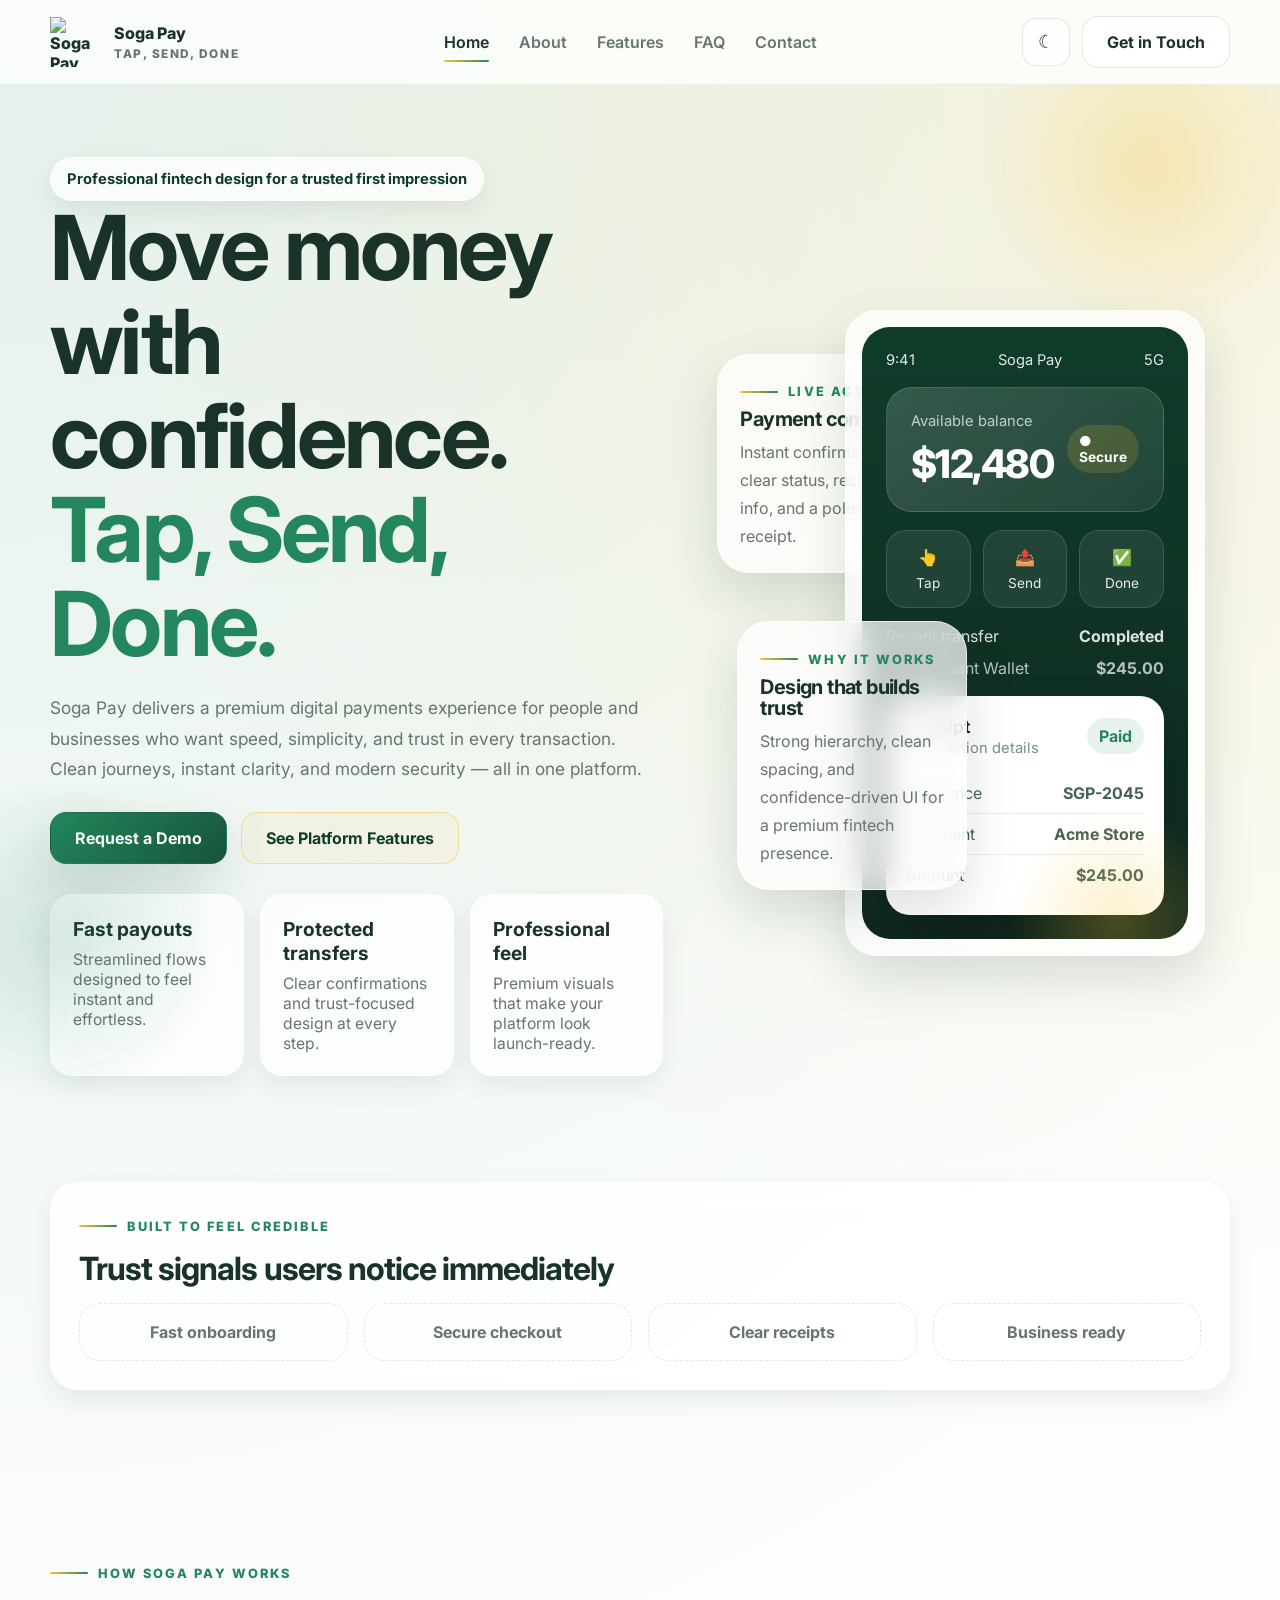
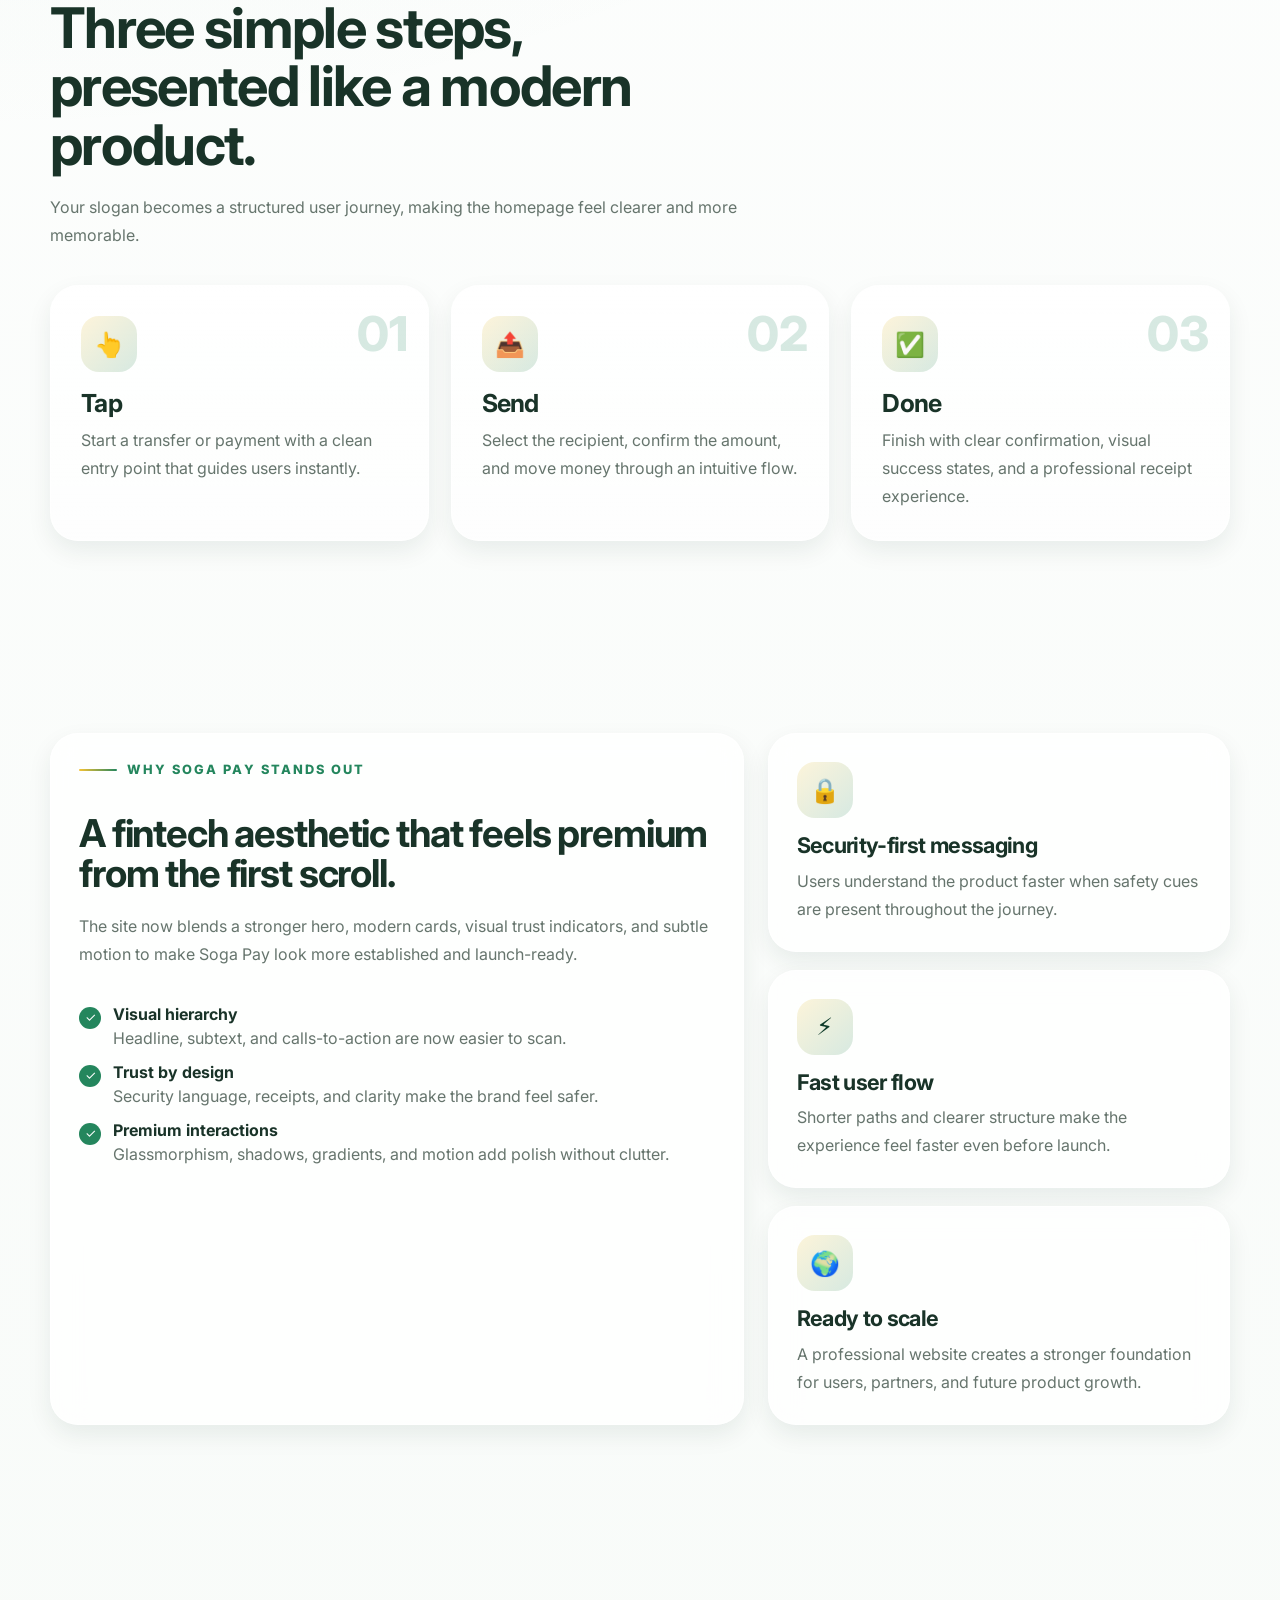
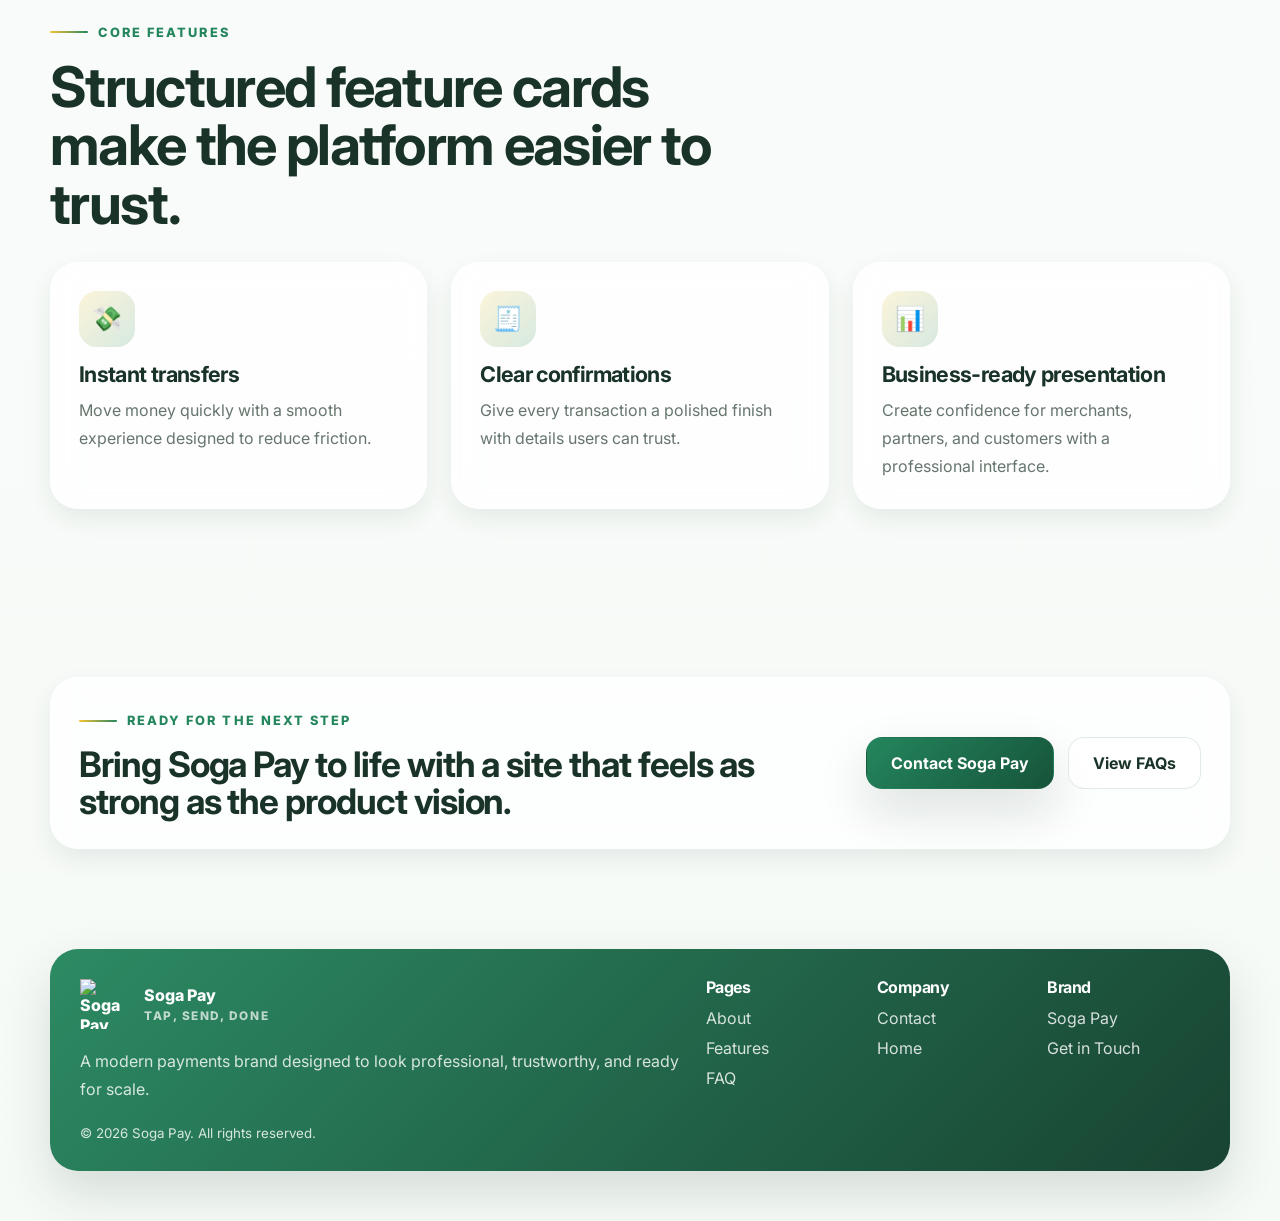
==== index.html @ 3d0d025f "Add files via upload" ====
<!DOCTYPE html>
<html lang="en">
<head>
  <meta charset="UTF-8" />
  <meta name="viewport" content="width=device-width, initial-scale=1.0" />
  <meta name="description" content="Soga Pay is a modern digital payments platform built to make sending money simple, secure, and beautifully effortless." />
  <title>Soga Pay | Tap, Send, Done</title>
  <link rel="preconnect" href="https://fonts.googleapis.com">
  <link rel="preconnect" href="https://fonts.gstatic.com" crossorigin>
  <link href="https://fonts.googleapis.com/css2?family=Inter:wght@400;500;600;700;800&display=swap" rel="stylesheet">
  <link rel="stylesheet" href="styles.css" />
</head>
<body>
  <header class="header">
    <div class="container nav">
      <a href="index.html" class="brand">
        <img src="assets/logo.svg" alt="Soga Pay logo">
        <div>Soga Pay<small>Tap, Send, Done</small></div>
      </a>
      <nav class="nav-links">
        <a class="active" href="index.html">Home</a>
        <a href="about.html">About</a>
        <a href="features.html">Features</a>
        <a href="faq.html">FAQ</a>
        <a href="contact.html">Contact</a>
      </nav>
      <div class="nav-cta">
        <button class="icon-btn" data-theme-toggle aria-label="Toggle theme">☾</button>
        <a class="btn btn-secondary" href="contact.html">Get in Touch</a>
        <button class="menu-toggle" aria-label="Open menu">☰</button>
      </div>
    </div>
  </header>

  <main>
    <section class="hero">
      <div class="container hero-grid">
        <div class="hero-copy reveal">
          <span class="badge">Professional fintech design for a trusted first impression</span>
          <h1>Move money with confidence. <span class="highlight">Tap, Send, Done.</span></h1>
          <p>
            Soga Pay delivers a premium digital payments experience for people and businesses who want speed,
            simplicity, and trust in every transaction. Clean journeys, instant clarity, and modern security — all in one platform.
          </p>
          <div class="hero-actions">
            <a class="btn btn-primary" href="contact.html">Request a Demo</a>
            <a class="btn btn-outline" href="features.html">See Platform Features</a>
          </div>
          <div class="metrics">
            <div class="metric">
              <strong>Fast payouts</strong>
              <span class="note">Streamlined flows designed to feel instant and effortless.</span>
            </div>
            <div class="metric">
              <strong>Protected transfers</strong>
              <span class="note">Clear confirmations and trust-focused design at every step.</span>
            </div>
            <div class="metric">
              <strong>Professional feel</strong>
              <span class="note">Premium visuals that make your platform look launch-ready.</span>
            </div>
          </div>
        </div>

        <div class="hero-visual reveal">
          <div class="glass-card float-card float-top">
            <div class="eyebrow" style="margin-bottom:10px;">Live activity</div>
            <h3 style="font-size:1.25rem; margin-bottom:8px;">Payment completed</h3>
            <p>Instant confirmation with clear status, recipient info, and a polished receipt.</p>
          </div>

          <div class="glass-card phone-shell">
            <div class="phone-screen">
              <div class="phone-top">
                <span>9:41</span>
                <span>Soga Pay</span>
                <span>5G</span>
              </div>

              <div class="balance-card">
                <div class="balance-row">
                  <div>
                    <div style="opacity:.72; font-size:.92rem;">Available balance</div>
                    <div class="balance-value">$12,480</div>
                  </div>
                  <div class="mini-pill">● Secure</div>
                </div>
              </div>

              <div class="action-grid">
                <div class="action-chip">👆<span>Tap</span></div>
                <div class="action-chip">📤<span>Send</span></div>
                <div class="action-chip">✅<span>Done</span></div>
              </div>

              <div style="display:grid; gap:12px;">
                <div style="display:flex; justify-content:space-between; color:rgba(255,255,255,.86);">
                  <span>Recent transfer</span>
                  <strong>Completed</strong>
                </div>
                <div style="display:flex; justify-content:space-between; color:rgba(255,255,255,.7);">
                  <span>To Merchant Wallet</span>
                  <strong>$245.00</strong>
                </div>
              </div>

              <div class="receipt-card">
                <div class="receipt-head">
                  <div>
                    <strong style="display:block; font-size:1.1rem;">Receipt</strong>
                    <span style="color:#789082; font-size:.92rem;">Transaction details</span>
                  </div>
                  <span style="padding:8px 12px; border-radius:999px; background:rgba(36,134,93,.1); color:#24865d; font-weight:700;">Paid</span>
                </div>
                <div class="receipt-line"><span>Reference</span><strong>SGP-2045</strong></div>
                <div class="receipt-line"><span>Recipient</span><strong>Acme Store</strong></div>
                <div class="receipt-line"><span>Amount</span><strong>$245.00</strong></div>
              </div>
            </div>
          </div>

          <div class="glass-card float-card float-bottom">
            <div class="eyebrow" style="margin-bottom:10px;">Why it works</div>
            <h3 style="font-size:1.25rem; margin-bottom:8px;">Design that builds trust</h3>
            <p>Strong hierarchy, clean spacing, and confidence-driven UI for a premium fintech presence.</p>
          </div>
        </div>
      </div>
    </section>

    <section class="section-tight">
      <div class="container reveal">
        <div class="logo-cloud">
          <div class="eyebrow">Built to feel credible</div>
          <h2 style="font-size:2rem;">Trust signals users notice immediately</h2>
          <div class="logo-cloud-grid">
            <div class="logo-cloud-item">Fast onboarding</div>
            <div class="logo-cloud-item">Secure checkout</div>
            <div class="logo-cloud-item">Clear receipts</div>
            <div class="logo-cloud-item">Business ready</div>
          </div>
        </div>
      </div>
    </section>

    <section class="section">
      <div class="container reveal">
        <div class="eyebrow">How Soga Pay works</div>
        <h2 class="section-title">Three simple steps, presented like a modern product.</h2>
        <p class="section-copy">Your slogan becomes a structured user journey, making the homepage feel clearer and more memorable.</p>
        <div class="step-grid">
          <article class="step-card">
            <div class="step-number">01</div>
            <div class="icon">👆</div>
            <h3>Tap</h3>
            <p>Start a transfer or payment with a clean entry point that guides users instantly.</p>
          </article>
          <article class="step-card">
            <div class="step-number">02</div>
            <div class="icon">📤</div>
            <h3>Send</h3>
            <p>Select the recipient, confirm the amount, and move money through an intuitive flow.</p>
          </article>
          <article class="step-card">
            <div class="step-number">03</div>
            <div class="icon">✅</div>
            <h3>Done</h3>
            <p>Finish with clear confirmation, visual success states, and a professional receipt experience.</p>
          </article>
        </div>
      </div>
    </section>

    <section class="section">
      <div class="container trust-strip reveal">
        <div class="story-band">
          <div class="eyebrow">Why Soga Pay stands out</div>
          <h2 style="font-size:2.4rem;">A fintech aesthetic that feels premium from the first scroll.</h2>
          <p>
            The site now blends a stronger hero, modern cards, visual trust indicators, and subtle motion to make Soga Pay look more established and launch-ready.
          </p>
          <div class="bullet-list">
            <div class="bullet-item"><span class="check">✓</span><div><strong>Visual hierarchy</strong> Headline, subtext, and calls-to-action are now easier to scan.</div></div>
            <div class="bullet-item"><span class="check">✓</span><div><strong>Trust by design</strong> Security language, receipts, and clarity make the brand feel safer.</div></div>
            <div class="bullet-item"><span class="check">✓</span><div><strong>Premium interactions</strong> Glassmorphism, shadows, gradients, and motion add polish without clutter.</div></div>
          </div>
        </div>
        <div class="grid-1" style="display:grid; gap:18px;">
          <article class="trust-card">
            <div class="icon">🔒</div>
            <h3>Security-first messaging</h3>
            <p>Users understand the product faster when safety cues are present throughout the journey.</p>
          </article>
          <article class="trust-card">
            <div class="icon">⚡</div>
            <h3>Fast user flow</h3>
            <p>Shorter paths and clearer structure make the experience feel faster even before launch.</p>
          </article>
          <article class="trust-card">
            <div class="icon">🌍</div>
            <h3>Ready to scale</h3>
            <p>A professional website creates a stronger foundation for users, partners, and future product growth.</p>
          </article>
        </div>
      </div>
    </section>

    <section class="section">
      <div class="container reveal">
        <div class="eyebrow">Core features</div>
        <h2 class="section-title">Structured feature cards make the platform easier to trust.</h2>
        <div class="grid-3" style="margin-top:28px;">
          <article class="feature-card">
            <div class="icon">💸</div>
            <h3>Instant transfers</h3>
            <p>Move money quickly with a smooth experience designed to reduce friction.</p>
          </article>
          <article class="feature-card">
            <div class="icon">🧾</div>
            <h3>Clear confirmations</h3>
            <p>Give every transaction a polished finish with details users can trust.</p>
          </article>
          <article class="feature-card">
            <div class="icon">📊</div>
            <h3>Business-ready presentation</h3>
            <p>Create confidence for merchants, partners, and customers with a professional interface.</p>
          </article>
        </div>
      </div>
    </section>

    <section class="section-tight">
      <div class="container reveal">
        <div class="cta-panel">
          <div>
            <div class="eyebrow">Ready for the next step</div>
            <h2 style="font-size:2.2rem; max-width:700px;">Bring Soga Pay to life with a site that feels as strong as the product vision.</h2>
          </div>
          <div style="display:flex; gap:14px; flex-wrap:wrap;">
            <a class="btn btn-primary" href="contact.html">Contact Soga Pay</a>
            <a class="btn btn-secondary" href="faq.html">View FAQs</a>
          </div>
        </div>
      </div>
    </section>
  </main>

  <footer class="footer">
    <div class="container footer-shell">
      <div>
        <a href="index.html" class="brand" style="color:#fff; margin-bottom:18px; display:inline-flex;">
          <img src="assets/logo.svg" alt="Soga Pay logo">
          <div>Soga Pay<small style="color:rgba(255,255,255,.7);">Tap, Send, Done</small></div>
        </a>
        <p>A modern payments brand designed to look professional, trustworthy, and ready for scale.</p>
        <small style="display:block; margin-top:22px;">© 2026 Soga Pay. All rights reserved.</small>
      </div>
      <div class="footer-links">
        <div>
          <h4>Pages</h4>
          <a href="about.html">About</a>
          <a href="features.html">Features</a>
          <a href="faq.html">FAQ</a>
        </div>
        <div>
          <h4>Company</h4>
          <a href="contact.html">Contact</a>
          <a href="index.html">Home</a>
        </div>
        <div>
          <h4>Brand</h4>
          <a href="index.html">Soga Pay</a>
          <a href="contact.html">Get in Touch</a>
        </div>
      </div>
    </div>
  </footer>

  <script src="main.js"></script>
</body>
</html>
---- styles.css ----
:root {
  --green: #24865d;
  --green-dark: #16543a;
  --green-deep: #0f3c2a;
  --yellow: #f6c335;
  --yellow-soft: rgba(246, 195, 53, 0.16);
  --surface: #ffffff;
  --surface-2: #f6faf7;
  --surface-3: #eef5f1;
  --text: #193328;
  --muted: #66756d;
  --line: rgba(22, 84, 58, 0.12);
  --shadow-sm: 0 10px 25px rgba(17, 49, 35, 0.08);
  --shadow-md: 0 22px 50px rgba(17, 49, 35, 0.14);
  --radius: 24px;
  --radius-lg: 32px;
  --container: 1180px;
}

html[data-theme="dark"] {
  --surface: #09120e;
  --surface-2: #0d1713;
  --surface-3: #11201a;
  --text: #ecf5f0;
  --muted: #9bb0a5;
  --line: rgba(255, 255, 255, 0.08);
  --shadow-sm: 0 10px 25px rgba(0, 0, 0, 0.25);
  --shadow-md: 0 22px 50px rgba(0, 0, 0, 0.35);
}

* { box-sizing: border-box; }
html { scroll-behavior: smooth; }
body {
  margin: 0;
  font-family: Inter, ui-sans-serif, system-ui, -apple-system, BlinkMacSystemFont, "Segoe UI", sans-serif;
  background:
    radial-gradient(circle at top left, rgba(36, 134, 93, 0.12), transparent 38%),
    radial-gradient(circle at top right, rgba(246, 195, 53, 0.16), transparent 28%),
    linear-gradient(180deg, var(--surface) 0%, var(--surface-2) 100%);
  color: var(--text);
}
img { max-width: 100%; display: block; }
a { color: inherit; text-decoration: none; }
p { color: var(--muted); line-height: 1.75; margin: 0; }
h1, h2, h3, h4 { margin: 0; line-height: 1.05; letter-spacing: -0.03em; }
.container { width: min(var(--container), calc(100% - 40px)); margin: 0 auto; }
.section { padding: 96px 0; }
.section-tight { padding: 72px 0; }
.section-title { font-size: clamp(2rem, 5vw, 3.5rem); max-width: 720px; }
.section-copy { max-width: 690px; margin-top: 18px; }
.eyebrow {
  display: inline-flex;
  align-items: center;
  gap: 10px;
  text-transform: uppercase;
  letter-spacing: 0.16em;
  color: var(--green);
  font-weight: 800;
  font-size: 0.8rem;
  margin-bottom: 18px;
}
.eyebrow::before {
  content: "";
  width: 38px;
  height: 2px;
  border-radius: 999px;
  background: linear-gradient(90deg, var(--yellow), var(--green));
}
.badge {
  display: inline-flex;
  align-items: center;
  gap: 10px;
  padding: 12px 16px;
  border-radius: 999px;
  background: rgba(255,255,255,0.72);
  border: 1px solid rgba(255,255,255,0.55);
  box-shadow: var(--shadow-sm);
  backdrop-filter: blur(14px);
  color: var(--green-deep);
  font-size: 0.92rem;
  font-weight: 700;
}
.highlight { color: var(--green); }
.note { font-size: 0.98rem; color: var(--muted); }
.btn {
  display: inline-flex;
  align-items: center;
  justify-content: center;
  gap: 10px;
  border-radius: 16px;
  padding: 15px 24px;
  font-weight: 700;
  border: 1px solid transparent;
  transition: transform .25s ease, box-shadow .25s ease, background .25s ease, border-color .25s ease;
}
.btn:hover { transform: translateY(-2px); }
.btn-primary {
  background: linear-gradient(135deg, var(--green) 0%, var(--green-dark) 100%);
  color: #fff;
  box-shadow: var(--shadow-md);
}
.btn-secondary {
  background: rgba(255,255,255,0.72);
  border-color: var(--line);
  color: var(--text);
  backdrop-filter: blur(12px);
}
.btn-outline {
  border-color: rgba(246,195,53,0.45);
  color: var(--green-deep);
  background: rgba(246,195,53,0.08);
}
.btn-block { width: 100%; }
.header {
  position: sticky;
  top: 0;
  z-index: 30;
  backdrop-filter: blur(18px);
  background: rgba(255, 255, 255, 0.74);
  border-bottom: 1px solid rgba(22,84,58,0.08);
}
html[data-theme="dark"] .header { background: rgba(9, 18, 14, 0.75); }
.nav {
  min-height: 84px;
  display: flex;
  align-items: center;
  justify-content: space-between;
  gap: 24px;
}
.brand { display: flex; align-items: center; gap: 14px; font-weight: 800; }
.brand img { width: 50px; height: 50px; }
.brand small {
  display: block;
  color: var(--muted);
  text-transform: uppercase;
  letter-spacing: 0.13em;
  font-size: 0.74rem;
  margin-top: 4px;
}
.nav-links { display: flex; align-items: center; gap: 30px; }
.nav-links a {
  color: var(--muted);
  font-weight: 600;
  position: relative;
}
.nav-links a::after {
  content: "";
  position: absolute;
  left: 0;
  bottom: -10px;
  width: 100%;
  height: 2px;
  border-radius: 999px;
  background: linear-gradient(90deg, var(--yellow), var(--green));
  transform: scaleX(0);
  transform-origin: left;
  transition: transform .25s ease;
}
.nav-links a:hover, .nav-links a.active { color: var(--text); }
.nav-links a:hover::after, .nav-links a.active::after { transform: scaleX(1); }
.nav-cta { display: flex; align-items: center; gap: 12px; }
.icon-btn, .menu-toggle {
  width: 48px;
  height: 48px;
  border-radius: 14px;
  border: 1px solid var(--line);
  background: rgba(255,255,255,0.68);
  color: var(--text);
  display: inline-flex;
  align-items: center;
  justify-content: center;
  cursor: pointer;
  font-size: 1.1rem;
}
.menu-toggle { display: none; }
.hero {
  padding: 72px 0 34px;
  position: relative;
  overflow: hidden;
}
.hero::before,
.hero::after {
  content: "";
  position: absolute;
  border-radius: 999px;
  filter: blur(5px);
  opacity: .9;
}
.hero::before {
  width: 340px;
  height: 340px;
  background: radial-gradient(circle, rgba(246,195,53,0.28) 0%, rgba(246,195,53,0) 70%);
  top: -90px;
  right: -40px;
}
.hero::after {
  width: 320px;
  height: 320px;
  background: radial-gradient(circle, rgba(36,134,93,0.18) 0%, rgba(36,134,93,0) 72%);
  left: -100px;
  bottom: 10px;
}
.hero-grid {
  display: grid;
  grid-template-columns: 1.08fr .92fr;
  gap: 44px;
  align-items: center;
}
.hero-copy h1 {
  font-size: clamp(2.9rem, 7vw, 5.7rem);
  max-width: 760px;
}
.hero-copy p {
  font-size: 1.08rem;
  max-width: 660px;
  margin-top: 22px;
}
.hero-actions {
  display: flex;
  flex-wrap: wrap;
  gap: 14px;
  margin: 28px 0 30px;
}
.metrics {
  display: grid;
  grid-template-columns: repeat(3, 1fr);
  gap: 16px;
}
.metric {
  padding: 22px;
  border-radius: 22px;
  background: rgba(255,255,255,0.72);
  border: 1px solid rgba(255,255,255,0.55);
  box-shadow: var(--shadow-sm);
  backdrop-filter: blur(14px);
}
.metric strong { display: block; font-size: 1.2rem; margin-bottom: 8px; }
.hero-visual {
  position: relative;
  min-height: 650px;
}
.glass-card {
  position: absolute;
  border-radius: 32px;
  background: rgba(255,255,255,0.72);
  border: 1px solid rgba(255,255,255,0.7);
  box-shadow: var(--shadow-md);
  backdrop-filter: blur(16px);
}
html[data-theme="dark"] .glass-card,
html[data-theme="dark"] .metric,
html[data-theme="dark"] .feature-card,
html[data-theme="dark"] .trust-card,
html[data-theme="dark"] .card,
html[data-theme="dark"] .page-hero-card,
html[data-theme="dark"] .accordion,
html[data-theme="dark"] .contact-card,
html[data-theme="dark"] .timeline-item,
html[data-theme="dark"] .pricing-card,
html[data-theme="dark"] .stat-band,
html[data-theme="dark"] .story-band,
html[data-theme="dark"] .logo-cloud,
html[data-theme="dark"] .cta-panel,
html[data-theme="dark"] .input,
html[data-theme="dark"] .icon-btn,
html[data-theme="dark"] .menu-toggle,
html[data-theme="dark"] .btn-secondary {
  background: rgba(18, 31, 24, 0.72);
  border-color: rgba(255,255,255,0.08);
}
.phone-shell {
  width: min(360px, 100%);
  padding: 16px;
  right: 25px;
  top: 18px;
}
.phone-screen {
  border-radius: 28px;
  background: linear-gradient(180deg, var(--green-deep) 0%, #10291e 100%);
  color: #fff;
  padding: 24px;
  min-height: 575px;
  display: flex;
  flex-direction: column;
  gap: 18px;
  position: relative;
  overflow: hidden;
}
.phone-screen::after {
  content: "";
  position: absolute;
  inset: auto -40px -90px auto;
  width: 220px;
  height: 220px;
  background: radial-gradient(circle, rgba(246,195,53,0.25), transparent 70%);
}
.phone-top {
  display: flex;
  align-items: center;
  justify-content: space-between;
  font-size: .92rem;
  opacity: .88;
}
.balance-card {
  background: linear-gradient(135deg, rgba(255,255,255,0.16), rgba(255,255,255,0.08));
  border-radius: 26px;
  padding: 24px;
  border: 1px solid rgba(255,255,255,0.14);
}
.balance-row { display: flex; align-items: center; justify-content: space-between; gap: 14px; }
.balance-value { font-size: 2.45rem; font-weight: 800; margin-top: 10px; letter-spacing: -0.04em; }
.mini-pill {
  display: inline-flex;
  align-items: center;
  gap: 8px;
  padding: 8px 12px;
  border-radius: 999px;
  background: rgba(246,195,53,0.16);
  color: #fff;
  font-size: .86rem;
  font-weight: 700;
}
.action-grid {
  display: grid;
  grid-template-columns: repeat(3, 1fr);
  gap: 12px;
}
.action-chip {
  background: rgba(255,255,255,0.08);
  border-radius: 20px;
  padding: 16px 12px;
  text-align: center;
  border: 1px solid rgba(255,255,255,0.12);
}
.action-chip span { display: block; font-size: .85rem; margin-top: 8px; opacity: .9; }
.receipt-card {
  background: #fff;
  color: #12281f;
  border-radius: 24px;
  padding: 20px;
  margin-top: auto;
  box-shadow: 0 18px 40px rgba(0,0,0,.18);
}
.receipt-head { display: flex; align-items: center; justify-content: space-between; gap: 12px; margin-bottom: 16px; }
.receipt-line { display: flex; align-items: center; justify-content: space-between; padding: 10px 0; border-bottom: 1px solid rgba(18,40,31,0.08); color: #456154; }
.receipt-line:last-child { border-bottom: 0; }
.float-card {
  width: 230px;
  padding: 22px;
}
.float-top {
  top: 62px;
  left: 10px;
}
.float-bottom {
  bottom: 52px;
  left: 30px;
}
.stat-band, .story-band, .logo-cloud, .cta-panel, .page-hero-card, .accordion, .contact-card, .card, .feature-card, .trust-card, .timeline-item, .pricing-card {
  background: rgba(255,255,255,0.76);
  border: 1px solid rgba(255,255,255,0.72);
  border-radius: 28px;
  box-shadow: var(--shadow-sm);
  backdrop-filter: blur(14px);
}
.logo-cloud, .story-band, .stat-band, .cta-panel { padding: 28px; }
.logo-cloud-grid {
  display: grid;
  grid-template-columns: repeat(4, 1fr);
  gap: 16px;
  margin-top: 18px;
}
.logo-cloud-item {
  border-radius: 20px;
  padding: 18px;
  text-align: center;
  border: 1px dashed var(--line);
  color: var(--muted);
  font-weight: 700;
}
.grid-2 { display: grid; grid-template-columns: repeat(2, 1fr); gap: 24px; }
.grid-3 { display: grid; grid-template-columns: repeat(3, 1fr); gap: 24px; }
.grid-4 { display: grid; grid-template-columns: repeat(4, 1fr); gap: 18px; }
.feature-card, .trust-card, .card, .timeline-item, .pricing-card { padding: 28px; }
.feature-card h3, .trust-card h3, .card h3, .timeline-item h3, .pricing-card h3 { font-size: 1.35rem; margin: 16px 0 10px; }
.icon {
  width: 56px;
  height: 56px;
  border-radius: 18px;
  display: inline-flex;
  align-items: center;
  justify-content: center;
  background: linear-gradient(135deg, rgba(246,195,53,0.18), rgba(36,134,93,0.18));
  color: var(--green-deep);
  font-size: 1.5rem;
}
.trust-strip {
  display: grid;
  grid-template-columns: 1.2fr .8fr;
  gap: 24px;
  align-items: stretch;
}
.step-grid {
  display: grid;
  grid-template-columns: repeat(3, 1fr);
  gap: 22px;
  margin-top: 36px;
}
.step-card {
  position: relative;
  padding: 30px;
  border-radius: 28px;
  background: linear-gradient(180deg, rgba(255,255,255,0.85), rgba(255,255,255,0.62));
  border: 1px solid rgba(255,255,255,0.7);
  box-shadow: var(--shadow-sm);
}
html[data-theme="dark"] .step-card { background: rgba(18, 31, 24, 0.78); border-color: rgba(255,255,255,0.08); }
.step-number {
  position: absolute;
  top: 18px;
  right: 20px;
  color: rgba(36,134,93,0.18);
  font-size: 3rem;
  font-weight: 800;
}
.step-card h3 { font-size: 1.55rem; margin: 18px 0 10px; }
.page-hero { padding: 52px 0 18px; }
.page-hero-card { padding: 42px; }
.page-hero-card h1 { font-size: clamp(2.4rem, 5vw, 4.2rem); max-width: 800px; }
.story-grid { display: grid; grid-template-columns: 1fr 1fr; gap: 24px; }
.story-band { display: flex; flex-direction: column; gap: 18px; }
.bullet-list { display: grid; gap: 14px; margin-top: 18px; }
.bullet-item {
  display: flex;
  gap: 12px;
  align-items: flex-start;
  color: var(--muted);
}
.bullet-item strong { display: block; color: var(--text); margin-bottom: 4px; }
.check {
  width: 22px;
  height: 22px;
  border-radius: 999px;
  background: var(--green);
  color: #fff;
  flex: 0 0 auto;
  display: inline-flex;
  align-items: center;
  justify-content: center;
  font-size: .8rem;
  margin-top: 3px;
}
.timeline { display: grid; gap: 18px; }
.timeline-item { position: relative; overflow: hidden; }
.timeline-item::after {
  content: "";
  position: absolute;
  top: 0;
  right: 0;
  width: 5px;
  height: 100%;
  background: linear-gradient(180deg, var(--yellow), var(--green));
}
.accordion { padding: 10px; }
.faq-item + .faq-item { border-top: 1px solid var(--line); }
.faq-question {
  width: 100%;
  background: transparent;
  border: 0;
  padding: 24px 18px;
  text-align: left;
  color: var(--text);
  font-size: 1.05rem;
  font-weight: 700;
  display: flex;
  align-items: center;
  justify-content: space-between;
  cursor: pointer;
}
.faq-question span { transition: transform .2s ease; }
.faq-item.open .faq-question span { transform: rotate(45deg); }
.faq-answer {
  display: none;
  padding: 0 18px 24px;
  color: var(--muted);
  max-width: 860px;
}
.faq-item.open .faq-answer { display: block; }
.contact-grid { display: grid; grid-template-columns: 1.1fr .9fr; gap: 24px; }
.contact-card { padding: 30px; }
.form-grid { display: grid; grid-template-columns: repeat(2, 1fr); gap: 16px; margin-top: 22px; }
.form-grid .full { grid-column: 1 / -1; }
.input {
  width: 100%;
  border-radius: 18px;
  border: 1px solid var(--line);
  padding: 16px 18px;
  background: rgba(255,255,255,0.72);
  color: var(--text);
  font: inherit;
}
textarea.input { min-height: 150px; resize: vertical; }
.contact-stack { display: grid; gap: 16px; margin-top: 24px; }
.contact-item {
  padding: 18px 20px;
  border-radius: 20px;
  border: 1px solid var(--line);
  background: rgba(255,255,255,0.42);
}
.pricing-grid { display: grid; grid-template-columns: repeat(3, 1fr); gap: 24px; }
.pricing-card.featured {
  background: linear-gradient(180deg, rgba(36,134,93,0.96), rgba(15,60,42,0.96));
  color: #fff;
}
.pricing-card.featured p,
.pricing-card.featured li,
.pricing-card.featured .price-note { color: rgba(255,255,255,0.78); }
.price { font-size: 2.7rem; font-weight: 800; margin: 18px 0 6px; }
.list-clean { list-style: none; padding: 0; margin: 18px 0 0; display: grid; gap: 12px; color: var(--muted); }
.list-clean li { display: flex; gap: 10px; }
.list-clean li::before { content: "•"; color: var(--green); font-weight: 900; }
.cta-panel {
  display: flex;
  align-items: center;
  justify-content: space-between;
  gap: 24px;
}
.footer { padding: 28px 0 50px; }
.footer-shell {
  display: grid;
  grid-template-columns: 1.1fr .9fr;
  gap: 22px;
  padding: 30px;
  border-radius: 28px;
  background: linear-gradient(135deg, rgba(36,134,93,0.96), rgba(15,60,42,0.96));
  color: #fff;
  box-shadow: var(--shadow-md);
}
.footer-shell p, .footer-shell a, .footer-shell small { color: rgba(255,255,255,0.82); }
.footer-links {
  display: grid;
  grid-template-columns: repeat(3, 1fr);
  gap: 18px;
}
.footer-links h4 { margin-bottom: 12px; font-size: 1rem; }
.footer-links a { display: block; margin-bottom: 10px; }
.reveal {
  opacity: 0;
  transform: translateY(24px);
  transition: opacity .6s ease, transform .6s ease;
}
.reveal.visible {
  opacity: 1;
  transform: translateY(0);
}
@media (max-width: 1100px) {
  .hero-grid, .contact-grid, .trust-strip, .cta-panel, .footer-shell, .story-grid { grid-template-columns: 1fr; }
  .grid-3, .pricing-grid { grid-template-columns: repeat(2, 1fr); }
  .grid-4 { grid-template-columns: repeat(2, 1fr); }
  .hero-visual { min-height: 620px; max-width: 580px; margin: 0 auto; }
}
@media (max-width: 860px) {
  .menu-toggle { display: inline-flex; }
  .nav-links {
    position: absolute;
    left: 20px;
    right: 20px;
    top: calc(100% + 12px);
    padding: 18px;
    border-radius: 22px;
    background: var(--surface);
    border: 1px solid var(--line);
    box-shadow: var(--shadow-md);
    display: none;
    flex-direction: column;
    align-items: flex-start;
  }
  html[data-theme="dark"] .nav-links { background: #101914; }
  .nav.open .nav-links { display: flex; }
  .nav-cta .btn-secondary { display: none; }
  .hero-grid, .grid-2, .grid-3, .metrics, .step-grid, .pricing-grid, .form-grid, .logo-cloud-grid { grid-template-columns: 1fr; }
  .hero-copy h1 { font-size: clamp(2.6rem, 11vw, 4.3rem); }
  .phone-shell { position: relative; right: auto; top: auto; margin: 0 auto; }
  .float-card { position: relative; width: 100%; top: auto; left: auto; bottom: auto; margin-top: 16px; }
  .hero-visual { min-height: auto; }
  .page-hero-card, .cta-panel, .feature-card, .trust-card, .card, .timeline-item, .pricing-card, .contact-card, .story-band { padding: 24px; }
  .footer-links { grid-template-columns: 1fr; }
}
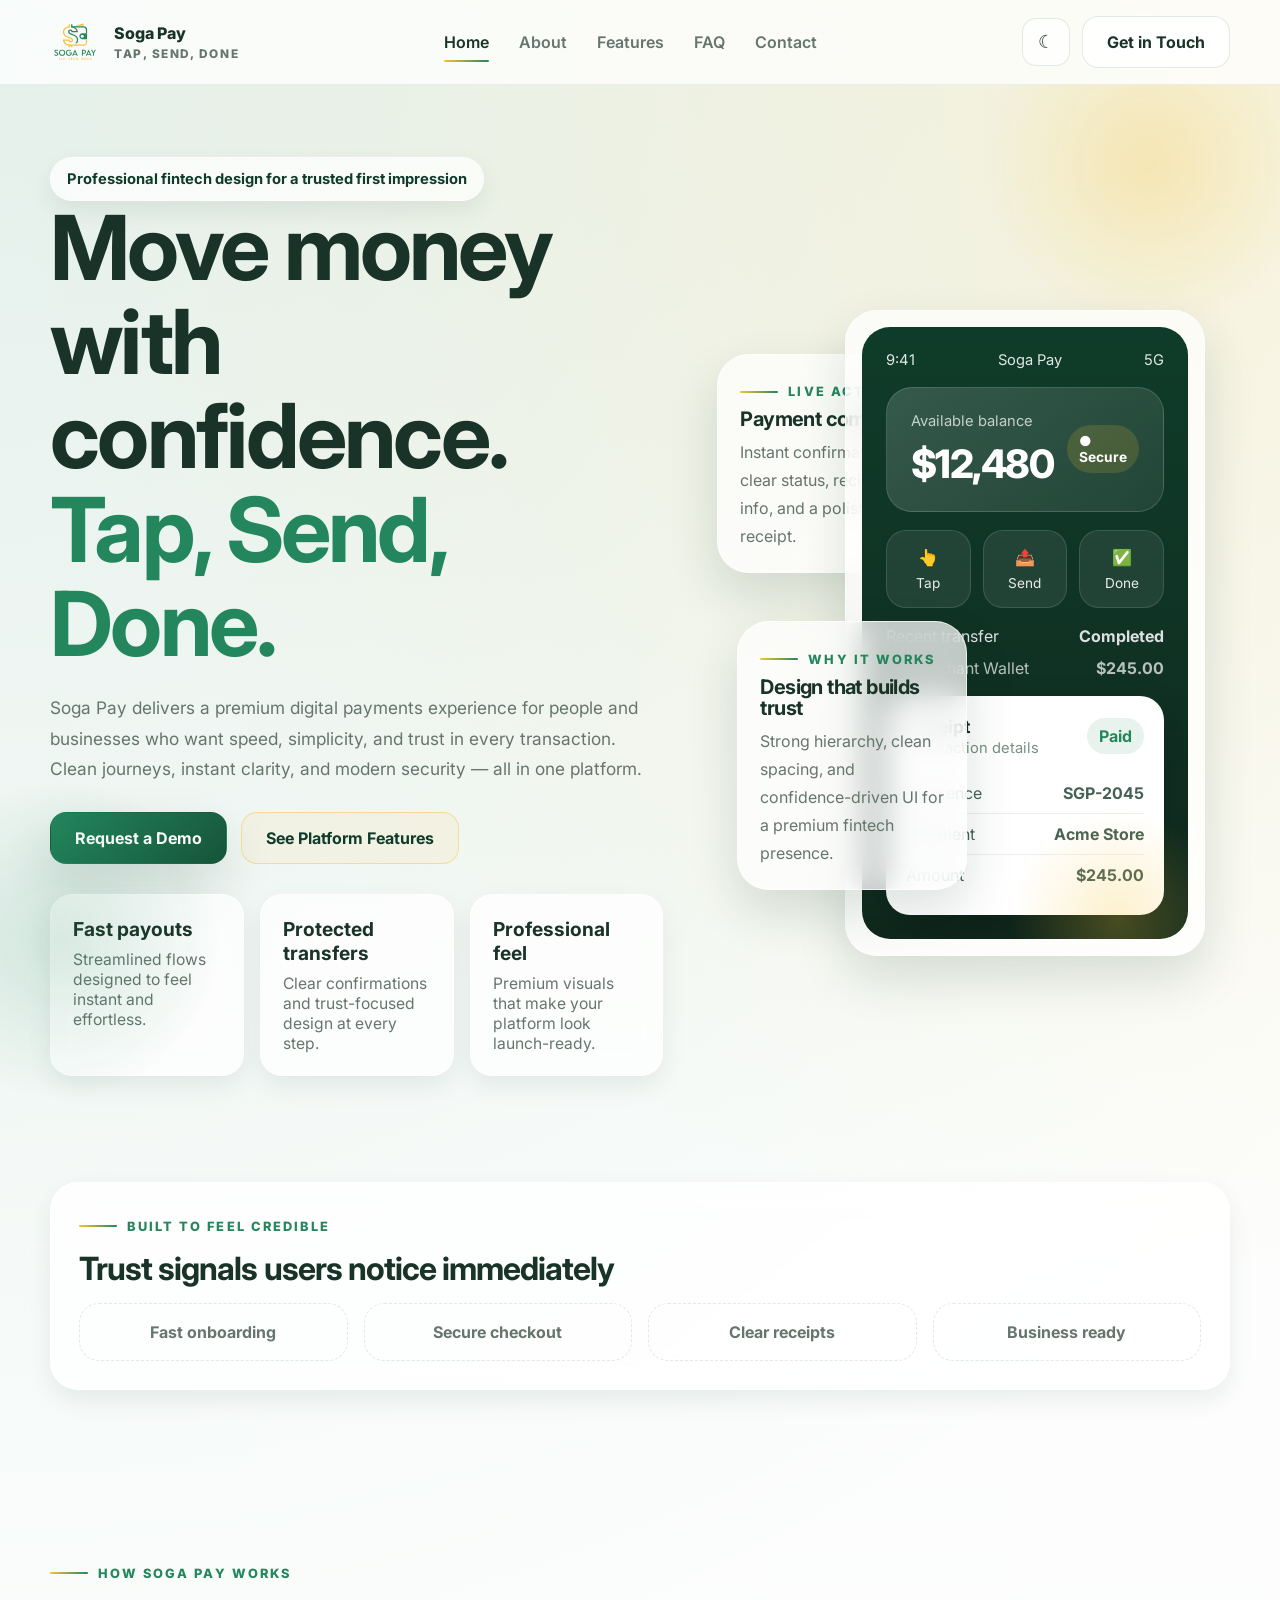
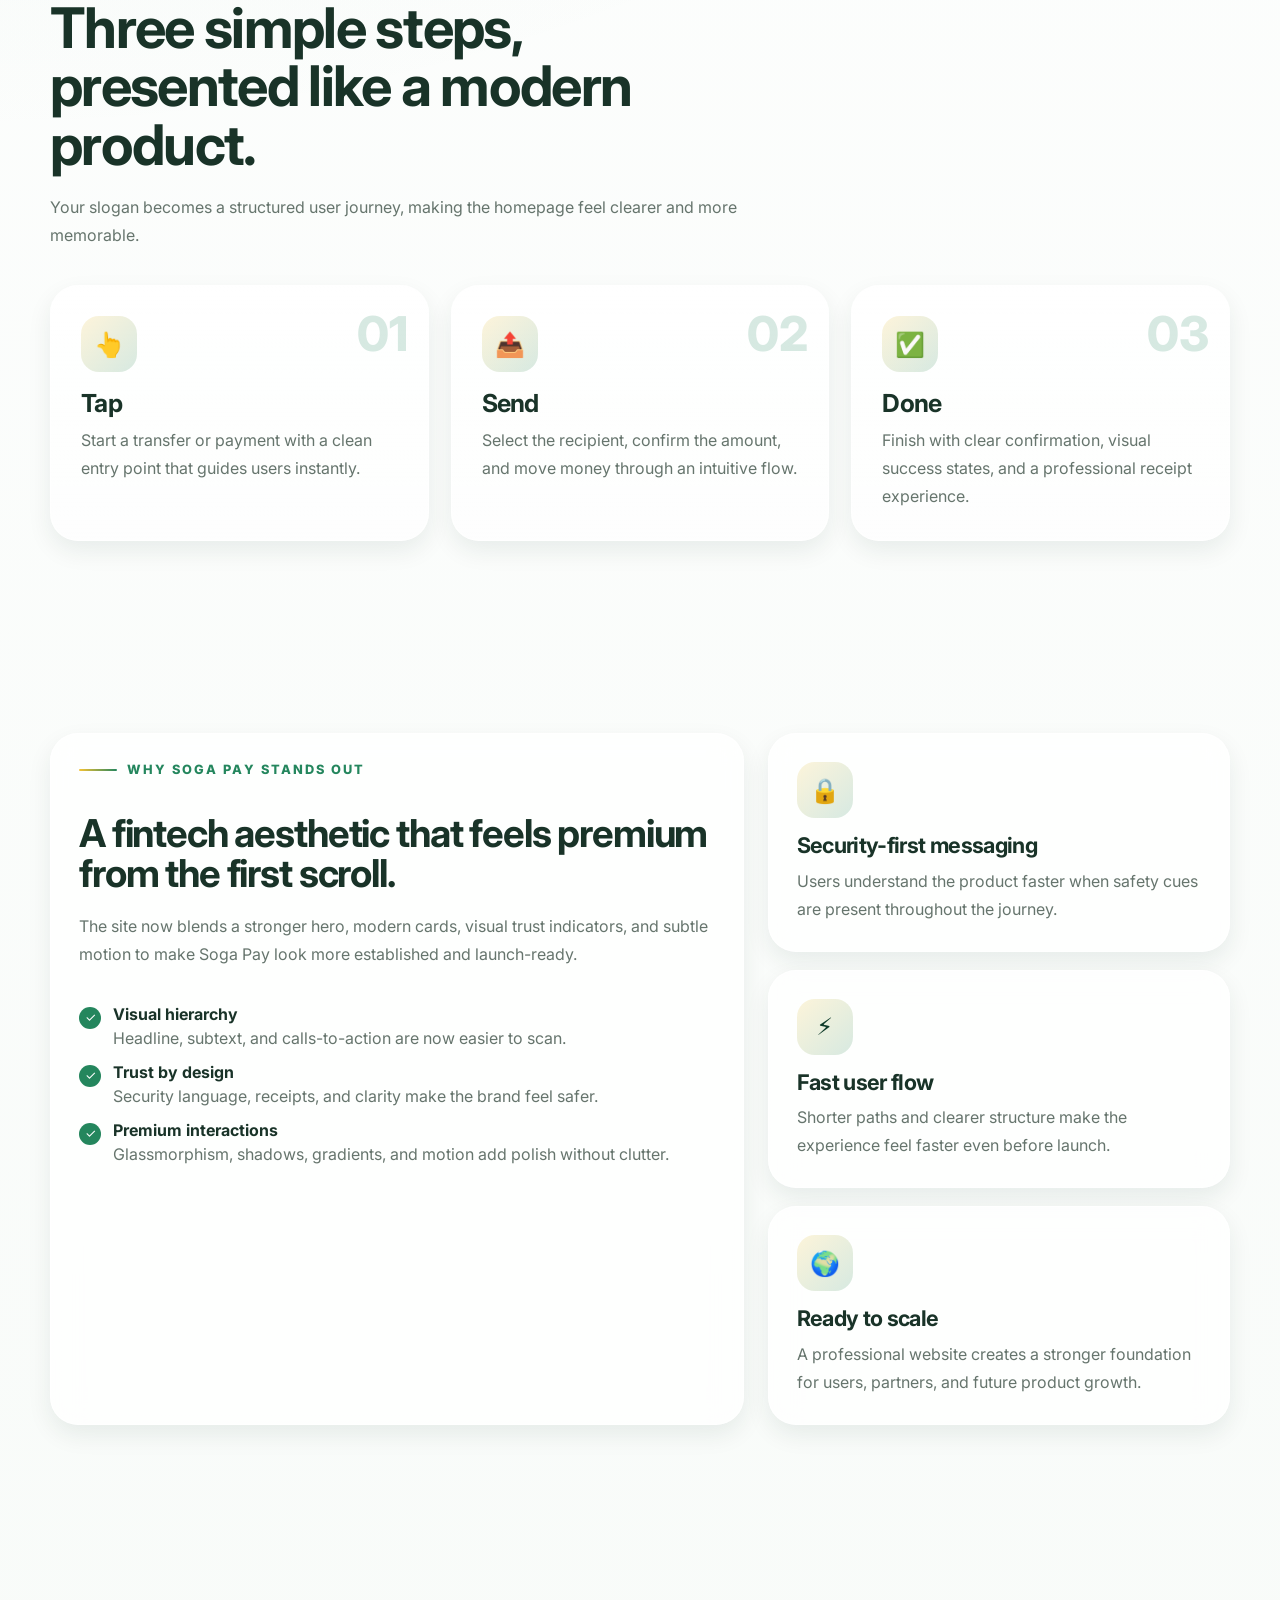
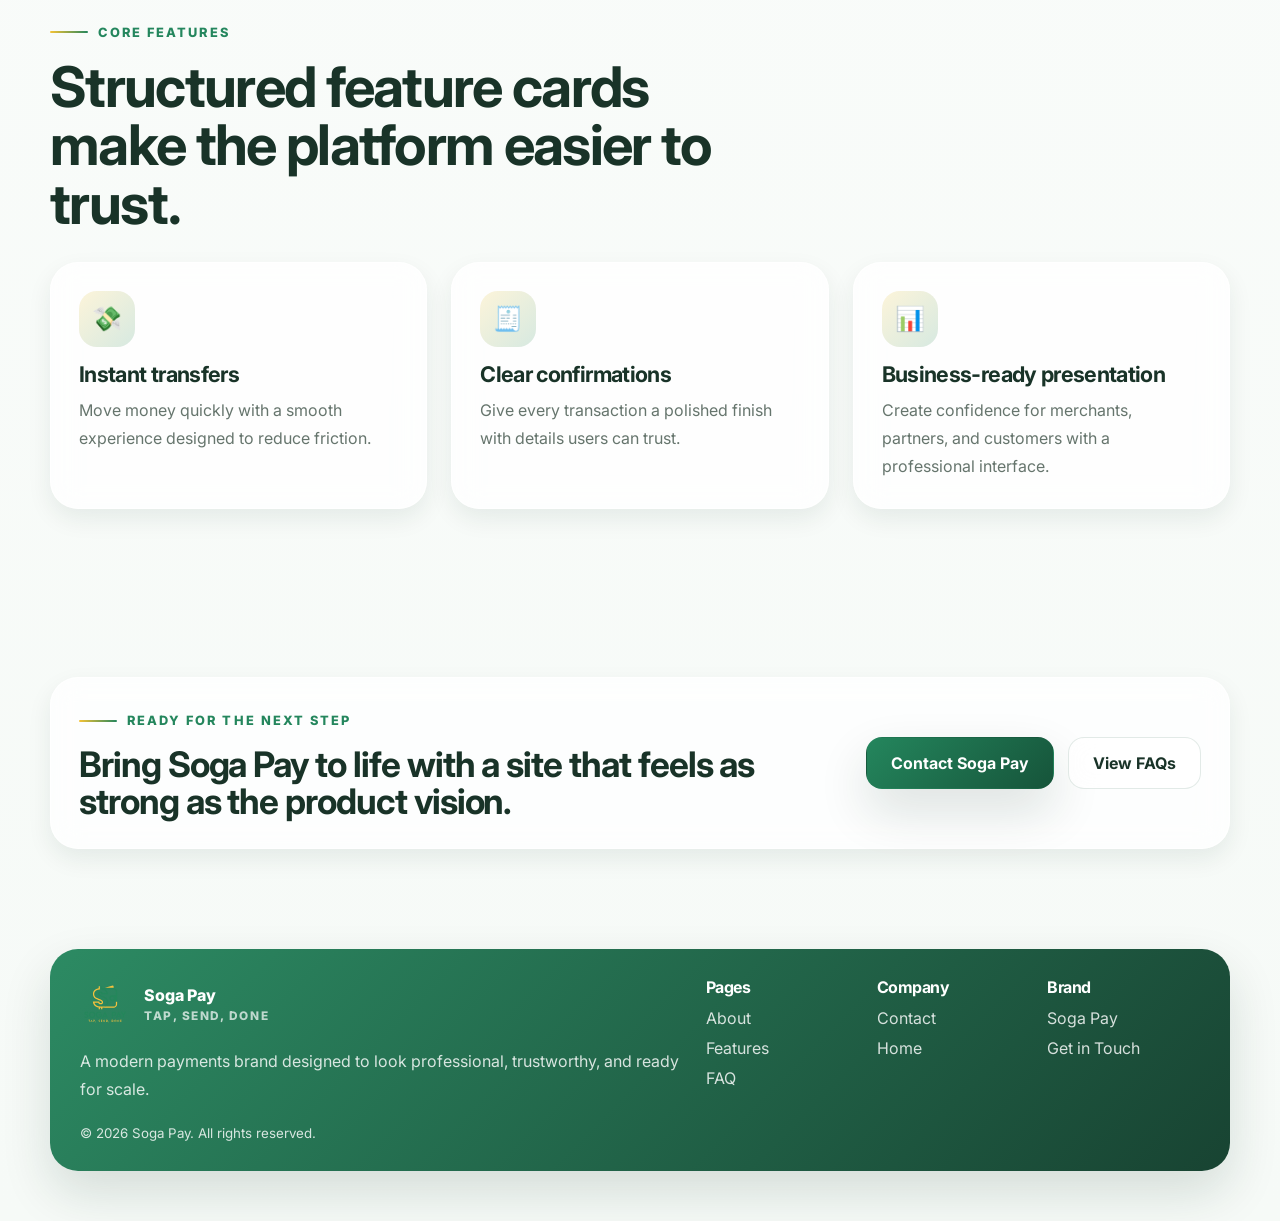
==== commit 13a6a4d2: "commit" ====
--- a/index.html
+++ b/index.html
@@ -8,25 +8,25 @@
   <link rel="preconnect" href="https://fonts.googleapis.com">
   <link rel="preconnect" href="https://fonts.gstatic.com" crossorigin>
   <link href="https://fonts.googleapis.com/css2?family=Inter:wght@400;500;600;700;800&display=swap" rel="stylesheet">
-  <link rel="stylesheet" href="styles.css" />
+  <link rel="stylesheet" href="./styles.css" />
 </head>
 <body>
   <header class="header">
     <div class="container nav">
-      <a href="index.html" class="brand">
+      <a href="./index.html" class="brand">
         <img src="assets/logo.svg" alt="Soga Pay logo">
         <div>Soga Pay<small>Tap, Send, Done</small></div>
       </a>
       <nav class="nav-links">
-        <a class="active" href="index.html">Home</a>
-        <a href="about.html">About</a>
-        <a href="features.html">Features</a>
-        <a href="faq.html">FAQ</a>
-        <a href="contact.html">Contact</a>
+        <a class="active" href="./index.html">Home</a>
+        <a href="./about.html">About</a>
+        <a href="./features.html">Features</a>
+        <a href="./faq.html">FAQ</a>
+        <a href="./contact.html">Contact</a>
       </nav>
       <div class="nav-cta">
         <button class="icon-btn" data-theme-toggle aria-label="Toggle theme">☾</button>
-        <a class="btn btn-secondary" href="contact.html">Get in Touch</a>
+        <a class="btn btn-secondary" href="./contact.html">Get in Touch</a>
         <button class="menu-toggle" aria-label="Open menu">☰</button>
       </div>
     </div>
@@ -43,8 +43,8 @@
             simplicity, and trust in every transaction. Clean journeys, instant clarity, and modern security — all in one platform.
           </p>
           <div class="hero-actions">
-            <a class="btn btn-primary" href="contact.html">Request a Demo</a>
-            <a class="btn btn-outline" href="features.html">See Platform Features</a>
+            <a class="btn btn-primary" href="./contact.html">Request a Demo</a>
+            <a class="btn btn-outline" href="./features.html">See Platform Features</a>
           </div>
           <div class="metrics">
             <div class="metric">
@@ -237,8 +237,8 @@
             <h2 style="font-size:2.2rem; max-width:700px;">Bring Soga Pay to life with a site that feels as strong as the product vision.</h2>
           </div>
           <div style="display:flex; gap:14px; flex-wrap:wrap;">
-            <a class="btn btn-primary" href="contact.html">Contact Soga Pay</a>
-            <a class="btn btn-secondary" href="faq.html">View FAQs</a>
+            <a class="btn btn-primary" href="./contact.html">Contact Soga Pay</a>
+            <a class="btn btn-secondary" href="./faq.html">View FAQs</a>
           </div>
         </div>
       </div>
@@ -248,8 +248,8 @@
   <footer class="footer">
     <div class="container footer-shell">
       <div>
-        <a href="index.html" class="brand" style="color:#fff; margin-bottom:18px; display:inline-flex;">
-          <img src="assets/logo.svg" alt="Soga Pay logo">
+        <a href="./index.html" class="brand" style="color:#fff; margin-bottom:18px; display:inline-flex;">
+          <img src="./assets/logo.svg" alt="Soga Pay logo">
           <div>Soga Pay<small style="color:rgba(255,255,255,.7);">Tap, Send, Done</small></div>
         </a>
         <p>A modern payments brand designed to look professional, trustworthy, and ready for scale.</p>
@@ -258,24 +258,24 @@
       <div class="footer-links">
         <div>
           <h4>Pages</h4>
-          <a href="about.html">About</a>
-          <a href="features.html">Features</a>
-          <a href="faq.html">FAQ</a>
+          <a href="./about.html">About</a>
+          <a href="./features.html">Features</a>
+          <a href="./faq.html">FAQ</a>
         </div>
         <div>
           <h4>Company</h4>
-          <a href="contact.html">Contact</a>
-          <a href="index.html">Home</a>
+          <a href="./contact.html">Contact</a>
+          <a href="./index.html">Home</a>
         </div>
         <div>
           <h4>Brand</h4>
-          <a href="index.html">Soga Pay</a>
-          <a href="contact.html">Get in Touch</a>
+          <a href="./index.html">Soga Pay</a>
+          <a href="./contact.html">Get in Touch</a>
         </div>
       </div>
     </div>
   </footer>
 
-  <script src="main.js"></script>
+  <script src="./main.js"></script>
 </body>
 </html>
